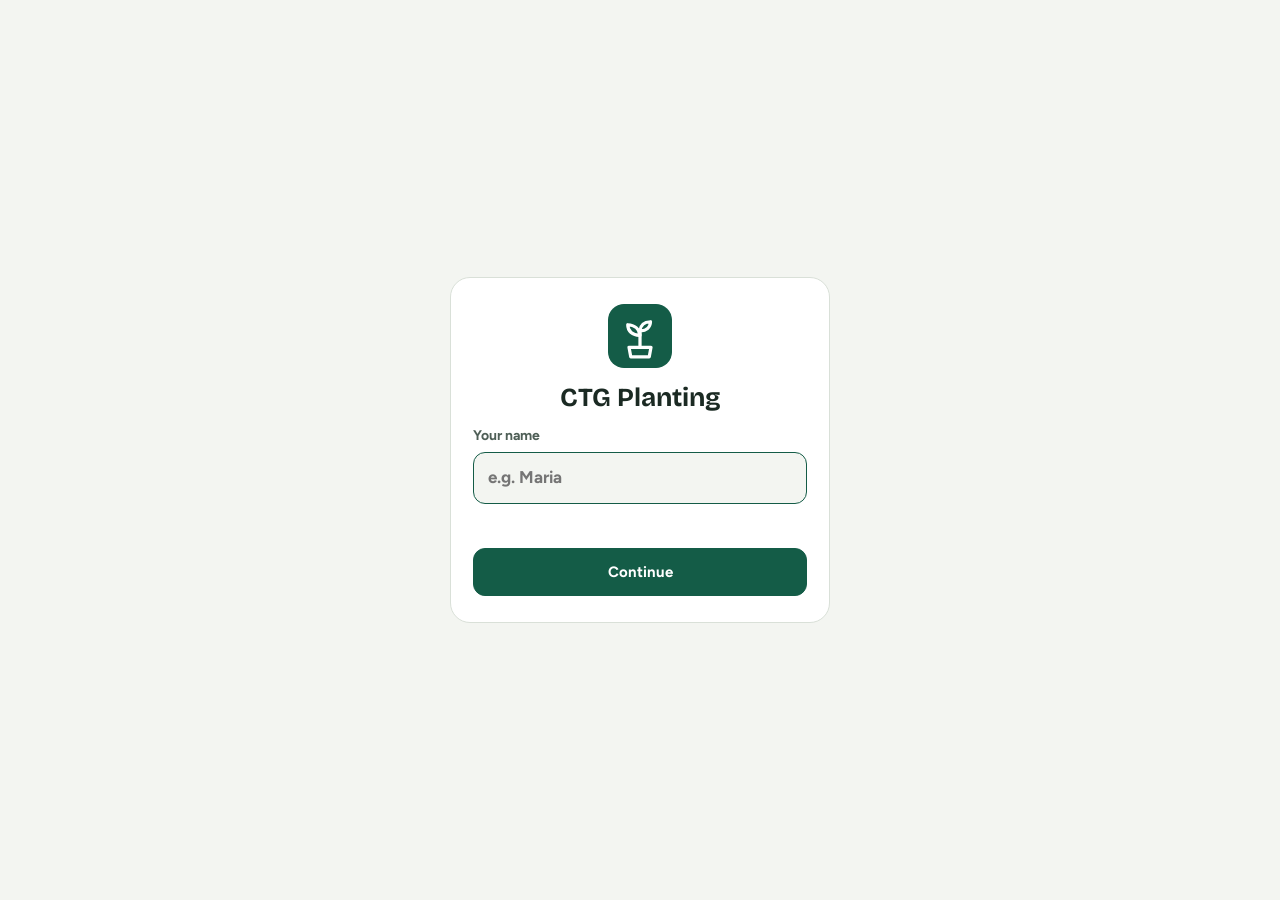
==== index.html @ 349838c1 "Add files via upload" ====
<!doctype html>
<html lang="en">
<head>
<meta charset="utf-8">
<meta name="viewport" content="width=device-width, initial-scale=1, viewport-fit=cover">
<meta name="theme-color" content="#145c47">
<meta name="color-scheme" content="light dark">
<title>CTG Planting</title>
<link rel="manifest" href="manifest.webmanifest">
<link rel="icon" href="icon.svg" type="image/svg+xml">
<link rel="apple-touch-icon" href="apple-touch-icon.png">
<link rel="stylesheet" href="app.css">
</head>
<body>
<div id="app" class="app" hidden>
  <header class="top">
    <div class="brand"><span class="logo" aria-hidden="true"></span><h1>CTG Planting</h1></div>
    <div class="top-r">
      <button id="pill" class="pill" type="button" aria-live="polite"><span class="dot"></span><span id="pillText">Saved</span></button>
      <button id="syncBtn" class="icon-btn" type="button" aria-label="Refresh"><svg viewBox="0 0 24 24" width="22" height="22" fill="none" stroke="currentColor" stroke-width="2" stroke-linecap="round" stroke-linejoin="round"><path d="M21 12a9 9 0 1 1-2.64-6.36"/><path d="M21 3v6h-6"/></svg></button>
      <button id="userBtn" class="icon-btn user" type="button" aria-label="User menu"><span id="userInit">?</span></button>
    </div>
  </header>
  <div class="main" id="main">
    <section class="listpane" id="listpane">
      <div class="searchbar" id="searchbar">
        <svg viewBox="0 0 24 24" width="20" height="20" fill="none" stroke="currentColor" stroke-width="2" stroke-linecap="round"><circle cx="11" cy="11" r="7"/><path d="M20 20l-3.5-3.5"/></svg>
        <input id="search" type="search" inputmode="search" autocomplete="off" placeholder="Search" aria-label="Search">
        <button id="clearSearch" class="icon-btn sm" type="button" aria-label="Clear" hidden>✕</button>
      </div>
      <div class="chips" id="chips" hidden></div>
      <div class="viewhead" id="viewhead"></div>
      <div class="vbar" id="vbar" hidden></div>
      <div class="list" id="list" role="list"></div>
    </section>
    <section class="detailpane" id="detailpane" aria-live="polite"></section>
  </div>
  <nav class="tabs" id="tabs" role="tablist" aria-label="Views"></nav>
</div>

<div id="overlay" class="overlay" hidden></div>
<div id="menu" class="menu" hidden></div>

<div id="login" class="login" hidden>
  <form class="card" id="loginForm" autocomplete="off">
    <div class="logo big" aria-hidden="true"></div>
    <h2>CTG Planting</h2>
    <label>Your name<input id="loginName" required maxlength="40" autocomplete="name" placeholder="e.g. Maria"></label>
    <label id="codeRow" hidden>Access code<input id="loginCode" type="password" autocomplete="off" inputmode="text"></label>
    <p id="loginErr" class="err" role="alert"></p>
    <button class="btn primary" type="submit" id="loginGo">Continue</button>
  </form>
</div>
<noscript>This app needs JavaScript.</noscript>
<script type="module" src="main.js"></script>
</body>
</html>
---- app.css ----
@font-face{font-family:'Figtree';src:url(figtree-latin-wght-normal.woff2) format('woff2');font-weight:300 900;font-display:swap}
@font-face{font-family:'Bricolage Grotesque';src:url(bricolage-grotesque-latin-wght-normal.woff2) format('woff2');font-weight:200 800;font-display:swap}
:root{
  color-scheme:light dark;
  --paper:#f3f5f1;--surface:#ffffff;--ink:#1b2a23;--ink-2:#4f5f57;--ink-3:#7a8880;
  --line:#d9e0d8;--line-2:#e8ece6;
  --spruce:#145c47;--spruce-press:#0d4636;--on-spruce:#ffffff;--spruce-tint:#e1efe8;
  --green:#177048;--green-tint:#dcf0e4;--red:#c2372a;--red-tint:#fbe5e1;
  --blue:#2159bd;--blue-tint:#e2ecfb;--pink:#ac2f78;--pink-tint:#f7e3ef;--amber:#a86a0c;--amber-tint:#fbefd6;
  --font:'Figtree',system-ui,sans-serif;--display:'Bricolage Grotesque',var(--font);
  --nav-h:64px;--top-h:60px;--tab-h:48px;
}
@media (prefers-color-scheme:dark){:root{
  --paper:#101713;--surface:#18211c;--ink:#eaf1ec;--ink-2:#b4c2b9;--ink-3:#8a9a90;
  --line:#2b3831;--line-2:#222d27;
  --spruce:#4fb58f;--spruce-press:#3a9677;--on-spruce:#06130d;--spruce-tint:#1c3329;
  --green:#5ccf93;--green-tint:#18352a;--red:#ff7b6b;--red-tint:#3a1d19;
  --blue:#7aa7ff;--blue-tint:#1b2a47;--pink:#ff8ac3;--pink-tint:#3a1c2d;--amber:#e8b24a;--amber-tint:#3a2d12;
}}
*{box-sizing:border-box;-webkit-tap-highlight-color:transparent}
html,body{height:100%;margin:0}
body{background:var(--paper);color:var(--ink);font:400 16px/1.35 var(--font);-webkit-font-smoothing:antialiased;overscroll-behavior:none}
button,input,select,textarea{font:inherit;color:inherit}
button{cursor:pointer}
:focus-visible{outline:3px solid var(--spruce);outline-offset:2px;border-radius:6px}
[hidden]{display:none!important}
.app{display:grid;grid-template-rows:var(--top-h) minmax(0,1fr) auto;height:100dvh;max-width:1500px;margin:0 auto;background:var(--paper)}
.top{display:flex;align-items:center;justify-content:space-between;padding:0 14px;padding-top:env(safe-area-inset-top);background:var(--spruce);color:var(--on-spruce)}
.brand{display:flex;align-items:center;gap:10px}
.brand h1{font:700 20px/1 var(--display);margin:0;letter-spacing:.2px}
.logo{width:28px;height:28px;border-radius:8px;background:#fff url(icon.svg) center/cover}
.logo.big{width:64px;height:64px;border-radius:16px}
.top-r{display:flex;align-items:center;gap:6px}
.icon-btn{min-width:44px;min-height:44px;border:0;border-radius:999px;background:transparent;color:inherit;display:inline-grid;place-items:center}
.icon-btn:active{background:rgba(255,255,255,.18)}
.icon-btn.sm{min-width:36px;min-height:36px;color:var(--ink-2)}
.icon-btn.spin svg{animation:spin 0.9s linear infinite}
@keyframes spin{to{transform:rotate(360deg)}}
.icon-btn.user{background:rgba(255,255,255,.2);font-weight:700;min-width:40px;min-height:40px}
.pill{display:inline-flex;align-items:center;gap:8px;min-height:36px;padding:0 12px;border-radius:999px;border:1px solid rgba(255,255,255,.35);background:rgba(255,255,255,.12);color:inherit;font-weight:600;font-size:14px}
.pill .dot{width:9px;height:9px;border-radius:50%;background:#8fe3bd}
.pill.saving .dot{background:#ffd479;animation:pulse 1s ease-in-out infinite}
.pill.offline .dot{background:#ffb4a8}
.pill.err .dot{background:#ff7b6b}
@keyframes pulse{50%{opacity:.35}}
.tabs{display:flex;background:var(--surface);border-top:1px solid var(--line);padding-bottom:env(safe-area-inset-bottom)}
.tabs::-webkit-scrollbar{display:none}
.tab{flex:1 1 0;min-width:0;display:flex;flex-direction:column;align-items:center;justify-content:center;gap:3px;padding:8px 2px 7px;min-height:var(--nav-h);border:0;background:transparent;color:var(--ink-2);font-weight:600;font-size:12px;position:relative;border-top:3px solid transparent;white-space:nowrap}
.tab svg{width:24px;height:24px;fill:none;stroke:currentColor;stroke-width:2;stroke-linecap:round;stroke-linejoin:round}
.tab .lb{max-width:100%;overflow:hidden;text-overflow:ellipsis}
.tab .n{position:absolute;top:4px;left:calc(50% + 6px)}
.tab[aria-selected=true]{color:var(--spruce);border-top-color:var(--spruce)}
.tab .n{font:700 12px/1 var(--font);padding:4px 7px;border-radius:999px;background:var(--line-2);color:var(--ink-2);min-width:22px;text-align:center}
.tab[aria-selected=true] .n{background:var(--spruce-tint);color:var(--spruce)}
.main{display:grid;grid-template-columns:minmax(0,1fr);grid-template-rows:minmax(0,1fr);min-height:0}
.listpane{display:flex;flex-direction:column;min-height:0;min-width:0;background:var(--surface)}
.detailpane{display:none;min-height:0;min-width:0;overflow:auto;background:var(--paper)}
.app.phone-detail .listpane{display:none}
.app.phone-detail .detailpane{display:block}
@media (min-width:900px){
  .main{grid-template-columns:minmax(360px,460px) minmax(0,1fr);grid-template-rows:minmax(0,1fr)}
  .detailpane{display:block;border-left:1px solid var(--line)}
  .app.phone-detail .listpane{display:flex}
}
.searchbar{display:flex;align-items:center;gap:8px;margin:10px 12px 6px;padding:0 6px 0 14px;min-height:48px;border:1.5px solid var(--line);border-radius:14px;background:var(--paper);color:var(--ink-3)}
.searchbar:focus-within{border-color:var(--spruce)}
.searchbar input{flex:1;min-width:0;border:0;background:transparent;outline:0;font-size:16px;color:var(--ink);min-height:44px}
.chips{display:flex;gap:8px;flex-wrap:wrap;padding:4px 12px 8px}
.chip{display:inline-flex;align-items:center;min-height:36px;padding:0 14px;border-radius:999px;border:1.5px solid var(--line);background:var(--surface);font-weight:600;font-size:14px;color:var(--ink-2)}
.chip[aria-pressed=true]{background:var(--spruce);border-color:var(--spruce);color:var(--on-spruce)}
.viewhead{padding:2px 14px 6px;color:var(--ink-3);font-size:13px;font-weight:600;display:flex;justify-content:space-between;gap:8px}
.list{flex:1;min-height:0;overflow:auto;overscroll-behavior:contain;padding-bottom:calc(16px + env(safe-area-inset-bottom))}
.row{display:flex;align-items:center;gap:12px;min-height:56px;padding:8px 12px 8px 14px;border-bottom:1px solid var(--line-2);content-visibility:auto;contain-intrinsic-size:auto 58px;cursor:pointer}
.row[aria-selected=true]{background:var(--spruce-tint)}
.row.done{opacity:.55}
.row .sz{flex:0 0 48px;text-align:center;font:700 14px/1 var(--display);padding:7px 4px;border-radius:9px;background:var(--line-2);color:var(--ink)}
.row .tx{flex:1;min-width:0}
.row .t1{font-weight:700;white-space:nowrap;overflow:hidden;text-overflow:ellipsis}
.row .t2{font-size:13px;color:var(--ink-2);white-space:nowrap;overflow:hidden;text-overflow:ellipsis;display:flex;gap:6px;align-items:center}
.tag{display:inline-block;font:700 11px/1 var(--font);padding:4px 7px;border-radius:6px;background:var(--line-2);color:var(--ink-2);text-transform:none}
.tag.green{background:var(--green-tint);color:var(--green)}
.tag.red{background:var(--red-tint);color:var(--red)}
.tag.blue{background:var(--blue-tint);color:var(--blue)}
.tag.amber{background:var(--amber-tint);color:var(--amber)}
.tag.pink{background:var(--pink-tint);color:var(--pink)}
.btn{display:inline-flex;align-items:center;justify-content:center;gap:8px;min-height:48px;padding:0 18px;border-radius:12px;border:1.5px solid var(--line);background:var(--surface);font-weight:700;font-size:15px;color:var(--ink)}
.btn.primary{background:var(--spruce);border-color:var(--spruce);color:var(--on-spruce)}
.btn.primary:active{background:var(--spruce-press)}
.btn.danger{color:var(--red);border-color:var(--red)}
.btn.sm{min-height:40px;padding:0 14px;font-size:14px}
.btn[disabled]{opacity:.45;cursor:not-allowed}
.row .act{flex:0 0 auto}
.empty{padding:36px 20px;text-align:center;color:var(--ink-2)}
.empty b{display:block;font:700 18px var(--display);color:var(--ink);margin-bottom:6px}
.sentinel{height:1px}
/* detail */
.dhead{position:sticky;top:0;z-index:2;display:flex;align-items:center;gap:6px;padding:10px 12px;background:var(--paper);border-bottom:1px solid var(--line)}
.dhead .ttl{flex:1;min-width:0;font:700 20px/1.15 var(--display)}
.dhead .ttl small{display:block;font:600 13px var(--font);color:var(--ink-2)}
.dhead .icon-btn{color:var(--ink);border:1px solid var(--line);background:var(--surface)}
.dbody{padding:12px 14px calc(28px + env(safe-area-inset-bottom));display:grid;gap:12px;max-width:760px}
.sect{background:var(--surface);border:1px solid var(--line);border-radius:14px;overflow:hidden}
.sect h3{margin:0;padding:10px 14px;font:700 12px/1 var(--font);letter-spacing:.8px;text-transform:uppercase;color:var(--ink-3);background:var(--line-2)}
.kv{display:flex;justify-content:space-between;gap:16px;padding:11px 14px;border-top:1px solid var(--line-2);font-size:15px}
.kv:first-of-type{border-top:0}
.kv span:first-child{color:var(--ink-2);flex:0 0 auto}
.kv span:last-child{font-weight:600;text-align:right;overflow-wrap:anywhere}
.fld{display:grid;gap:6px;padding:12px 14px;border-top:1px solid var(--line-2)}
.fld>label,.fld>.lb{font-size:13px;font-weight:700;color:var(--ink-2)}
.fld input,.fld select,.fld textarea{width:100%;min-height:48px;padding:0 12px;border-radius:12px;border:1.5px solid var(--line);background:var(--paper);outline:0;font-size:16px}
.fld textarea{padding:10px 12px;min-height:84px}
.fld input:focus,.fld select:focus,.fld textarea:focus{border-color:var(--spruce)}
.fld .req{color:var(--red)}
.fld .help{font-size:12px;color:var(--ink-3)}
.fld.bad input,.fld.bad select{border-color:var(--red)}
.actions{display:flex;flex-wrap:wrap;gap:10px;padding:12px 14px}
.tile{display:flex;align-items:center;justify-content:space-between;gap:12px;width:100%;min-height:60px;padding:0 16px;border-radius:14px;border:1.5px solid var(--line);background:var(--surface);font-weight:700;text-align:left}
.tile .sw{width:48px;height:28px;border-radius:999px;background:var(--line);position:relative;transition:background .15s}
.tile .sw::after{content:"";position:absolute;top:3px;left:3px;width:22px;height:22px;border-radius:50%;background:#fff;transition:transform .15s}
.tile[aria-checked=true]{background:var(--green-tint);border-color:var(--green);color:var(--green)}
.tile[aria-checked=true] .sw{background:var(--green)}
.tile[aria-checked=true] .sw::after{transform:translateX(20px)}
.stepper{display:flex;align-items:stretch;gap:8px}
.stepper button{flex:0 0 52px;min-height:52px;border-radius:12px;border:1.5px solid var(--line);background:var(--surface);font:700 24px var(--font)}
.stepper input{text-align:center;font:700 20px var(--display)}
/* overlay forms */
.overlay{position:fixed;inset:0;z-index:30;background:rgba(10,20,15,.5);display:flex;justify-content:center;align-items:flex-end}
.sheet{width:100%;max-width:640px;max-height:96dvh;display:flex;flex-direction:column;background:var(--paper);border-radius:20px 20px 0 0;overflow:hidden}
@media (min-width:700px){.overlay{align-items:center}.sheet{border-radius:20px;max-height:92dvh}}
.sheet header{display:flex;align-items:center;gap:8px;padding:12px 14px;background:var(--surface);border-bottom:1px solid var(--line)}
.sheet header h2{flex:1;margin:0;font:700 19px/1.15 var(--display)}
.sheet .body{overflow:auto;padding:12px 0 8px;overscroll-behavior:contain}
.sheet footer{display:flex;gap:10px;padding:12px 14px calc(12px + env(safe-area-inset-bottom));background:var(--surface);border-top:1px solid var(--line)}
.sheet footer .btn{flex:1}
.sheet .grp{margin:0 12px 12px;background:var(--surface);border:1px solid var(--line);border-radius:14px;overflow:hidden}
.sheet .grp>.fld:first-child{border-top:0}
.sheet details.grp>summary{padding:12px 14px;font-weight:700;color:var(--ink-2);cursor:pointer;min-height:48px;display:flex;align-items:center}
.ta{position:relative}
.ta .opts{position:absolute;left:0;right:0;top:100%;z-index:5;max-height:260px;overflow:auto;background:var(--surface);border:1.5px solid var(--spruce);border-radius:12px;margin-top:4px;box-shadow:0 8px 24px rgba(0,0,0,.18)}
.ta .opt{padding:12px 14px;border-bottom:1px solid var(--line-2);min-height:48px;display:flex;align-items:center}
.ta .opt:hover,.ta .opt.on{background:var(--spruce-tint)}
.menu{position:fixed;z-index:40;right:10px;top:calc(var(--top-h) + 6px);min-width:220px;background:var(--surface);border:1px solid var(--line);border-radius:14px;box-shadow:0 12px 32px rgba(0,0,0,.22);overflow:hidden}
.menu button,.menu .info{display:block;width:100%;text-align:left;padding:14px 16px;min-height:48px;border:0;background:transparent;font-weight:600;border-bottom:1px solid var(--line-2)}
.menu .info{color:var(--ink-2);font-weight:500;font-size:14px}
.menu .errl{padding:10px 16px;font-size:13px;color:var(--red);border-bottom:1px solid var(--line-2)}
.login{position:fixed;inset:0;display:grid;place-items:center;background:var(--paper);padding:16px;z-index:50}
.card{width:100%;max-width:380px;background:var(--surface);border:1px solid var(--line);border-radius:20px;padding:26px 22px;display:grid;gap:14px;justify-items:center}
.card h2{margin:0;font:700 26px var(--display)}
.card label{display:grid;gap:6px;width:100%;font-weight:700;font-size:14px;color:var(--ink-2)}
.card input{min-height:52px;padding:0 14px;border-radius:12px;border:1.5px solid var(--line);background:var(--paper);font-size:17px;outline:0}
.card input:focus{border-color:var(--spruce)}
.card .btn{width:100%}
.err{color:var(--red);min-height:1.2em;margin:0;font-size:14px;font-weight:600}
@media (prefers-reduced-motion:reduce){*{animation:none!important;transition:none!important}}

.fld[hidden]{display:none!important}
.fld.ro input{opacity:.75;background:transparent;border-style:dashed}

.vbar{display:flex;gap:10px;padding:8px 12px;background:var(--surface);border-bottom:1px solid var(--line)}
.vbar .btn{flex:1;min-height:46px}
.actions.main{padding-bottom:4px}
.btn.big{min-height:56px;font-size:18px;width:100%}
.more{margin:4px 14px 12px}.more summary{padding:10px 2px;color:var(--ink-2);font-weight:600;cursor:pointer}
.more .actions{padding:6px 0}
.choice{margin-bottom:12px}.hint{color:var(--ink-2);margin:0 0 14px}
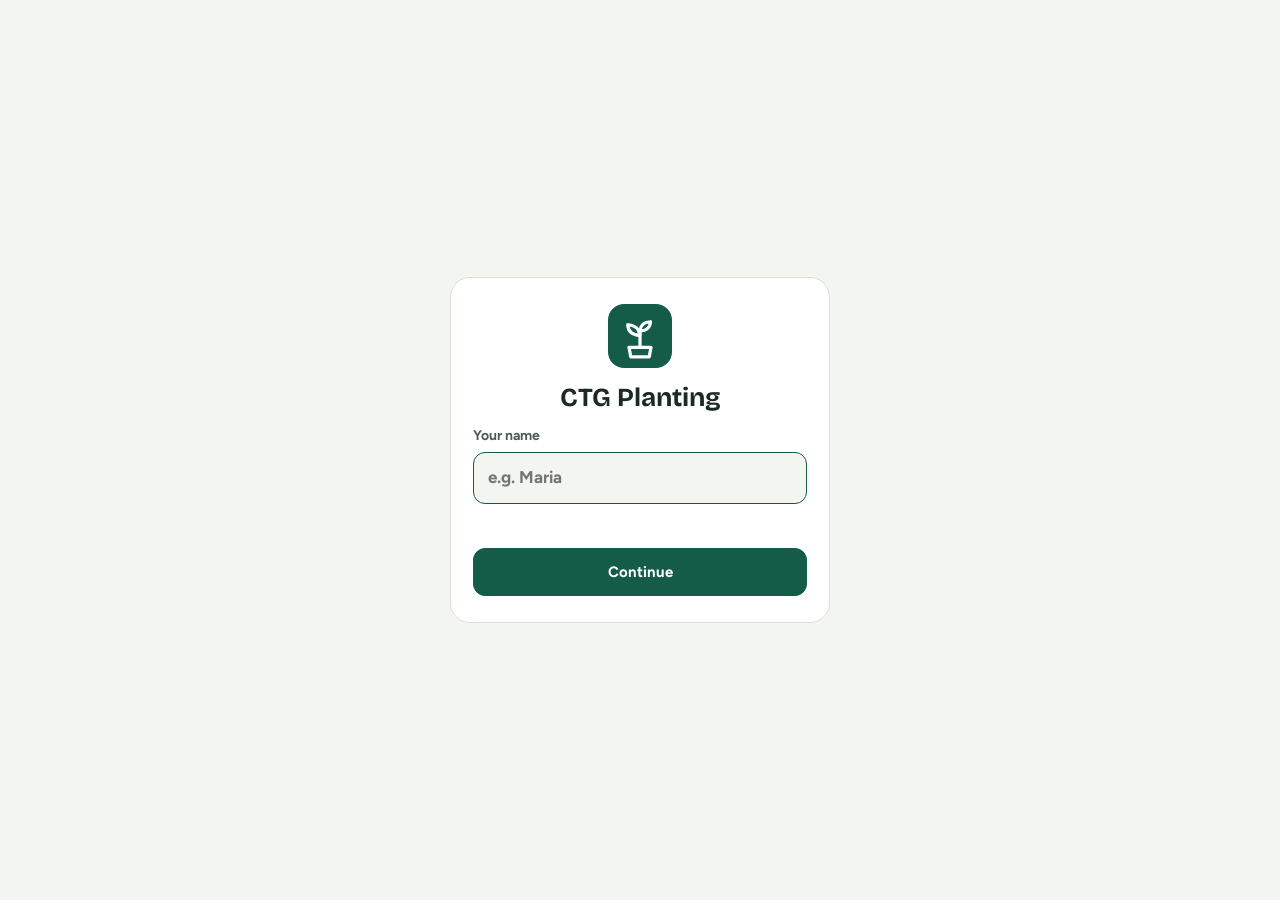
==== commit ec52d644: "Add files via upload" ====
--- a/index.html
+++ b/index.html
@@ -46,8 +46,10 @@
     <div class="logo big" aria-hidden="true"></div>
     <h2>CTG Planting</h2>
     <label>Your name<input id="loginName" required maxlength="40" autocomplete="name" placeholder="e.g. Maria"></label>
+    <label id="tabRow" hidden>Google account of this tablet<select id="loginTab"></select></label>
     <label id="codeRow" hidden>Access code<input id="loginCode" type="password" autocomplete="off" inputmode="text"></label>
     <p id="loginErr" class="err" role="alert"></p>
+    <div id="gbox" hidden><p class="hint" style="margin:0 0 10px">Enter your name, then sign in with the Google account of this tablet.</p><div id="gbtn" style="display:flex;justify-content:center"></div></div>
     <button class="btn primary" type="submit" id="loginGo">Continue</button>
   </form>
 </div>
--- a/app.css
+++ b/app.css
@@ -49,7 +49,8 @@
 .tab svg{width:24px;height:24px;fill:none;stroke:currentColor;stroke-width:2;stroke-linecap:round;stroke-linejoin:round}
 .tab .lb{max-width:100%;overflow:hidden;text-overflow:ellipsis}
 .tab .n{position:absolute;top:4px;left:calc(50% + 6px)}
-.tab[aria-selected=true]{color:var(--spruce);border-top-color:var(--spruce)}
+.tab[aria-selected=true]{color:var(--spruce);border-top-color:var(--spruce);background:var(--spruce-tint);font-weight:800}
+.tab[aria-selected=true] svg{stroke-width:2.6}
 .tab .n{font:700 12px/1 var(--font);padding:4px 7px;border-radius:999px;background:var(--line-2);color:var(--ink-2);min-width:22px;text-align:center}
 .tab[aria-selected=true] .n{background:var(--spruce-tint);color:var(--spruce)}
 .main{display:grid;grid-template-columns:minmax(0,1fr);grid-template-rows:minmax(0,1fr);min-height:0}
@@ -147,8 +148,8 @@
 .card{width:100%;max-width:380px;background:var(--surface);border:1px solid var(--line);border-radius:20px;padding:26px 22px;display:grid;gap:14px;justify-items:center}
 .card h2{margin:0;font:700 26px var(--display)}
 .card label{display:grid;gap:6px;width:100%;font-weight:700;font-size:14px;color:var(--ink-2)}
-.card input{min-height:52px;padding:0 14px;border-radius:12px;border:1.5px solid var(--line);background:var(--paper);font-size:17px;outline:0}
-.card input:focus{border-color:var(--spruce)}
+.card input,.card select{color:var(--ink);width:100%;min-height:52px;padding:0 14px;border-radius:12px;border:1.5px solid var(--line);background:var(--paper);font-size:17px;outline:0}
+.card input:focus,.card select:focus{border-color:var(--spruce)}
 .card .btn{width:100%}
 .err{color:var(--red);min-height:1.2em;margin:0;font-size:14px;font-weight:600}
 @media (prefers-reduced-motion:reduce){*{animation:none!important;transition:none!important}}
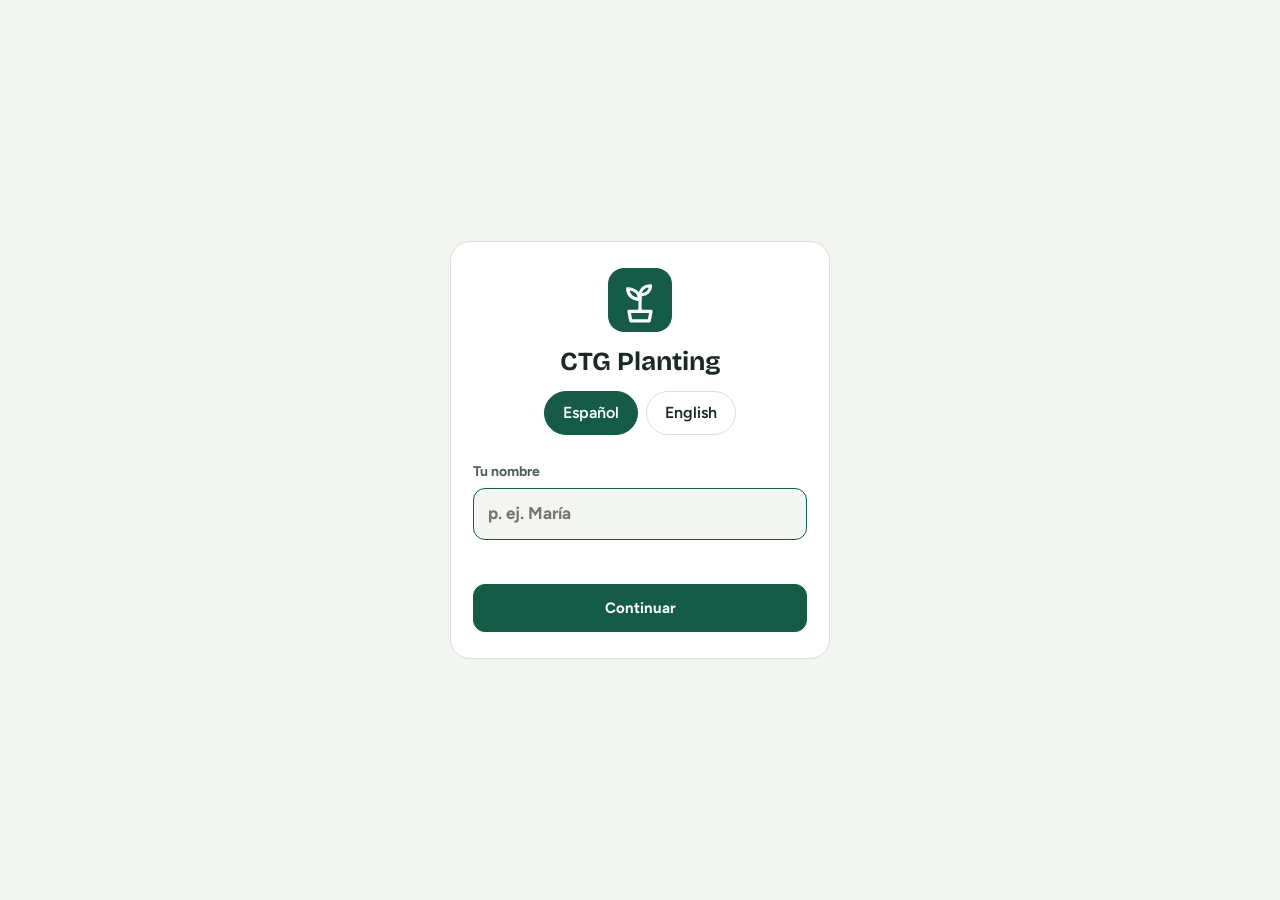
==== commit 85609477: "Add files via upload" ====
--- a/index.html
+++ b/index.html
@@ -1,5 +1,5 @@
 <!doctype html>
-<html lang="en">
+<html lang="es">
 <head>
 <meta charset="utf-8">
 <meta name="viewport" content="width=device-width, initial-scale=1, viewport-fit=cover">
@@ -17,16 +17,17 @@
     <div class="brand"><span class="logo" aria-hidden="true"></span><h1>CTG Planting</h1></div>
     <div class="top-r">
       <button id="pill" class="pill" type="button" aria-live="polite"><span class="dot"></span><span id="pillText">Saved</span></button>
-      <button id="syncBtn" class="icon-btn" type="button" aria-label="Refresh"><svg viewBox="0 0 24 24" width="22" height="22" fill="none" stroke="currentColor" stroke-width="2" stroke-linecap="round" stroke-linejoin="round"><path d="M21 12a9 9 0 1 1-2.64-6.36"/><path d="M21 3v6h-6"/></svg></button>
-      <button id="userBtn" class="icon-btn user" type="button" aria-label="User menu"><span id="userInit">?</span></button>
+      <button id="syncBtn" class="icon-btn" type="button" aria-label="Refresh" data-ta="Refresh"><svg viewBox="0 0 24 24" width="22" height="22" fill="none" stroke="currentColor" stroke-width="2" stroke-linecap="round" stroke-linejoin="round"><path d="M21 12a9 9 0 1 1-2.64-6.36"/><path d="M21 3v6h-6"/></svg></button>
+      <button id="userBtn" class="icon-btn user" type="button" aria-label="User menu" data-ta="User menu"><span id="userInit">?</span></button>
     </div>
   </header>
+  <div class="whoami" id="whoami" aria-live="polite"></div>
   <div class="main" id="main">
     <section class="listpane" id="listpane">
       <div class="searchbar" id="searchbar">
         <svg viewBox="0 0 24 24" width="20" height="20" fill="none" stroke="currentColor" stroke-width="2" stroke-linecap="round"><circle cx="11" cy="11" r="7"/><path d="M20 20l-3.5-3.5"/></svg>
-        <input id="search" type="search" inputmode="search" autocomplete="off" placeholder="Search" aria-label="Search">
-        <button id="clearSearch" class="icon-btn sm" type="button" aria-label="Clear" hidden>✕</button>
+        <input id="search" type="search" inputmode="search" autocomplete="off" placeholder="Search" data-tp="Search" aria-label="Search" data-ta="Search">
+        <button id="clearSearch" class="icon-btn sm" type="button" aria-label="Clear" data-ta="Clear" hidden>✕</button>
       </div>
       <div class="chips" id="chips" hidden></div>
       <div class="viewhead" id="viewhead"></div>
@@ -35,7 +36,7 @@
     </section>
     <section class="detailpane" id="detailpane" aria-live="polite"></section>
   </div>
-  <nav class="tabs" id="tabs" role="tablist" aria-label="Views"></nav>
+  <nav class="tabs" id="tabs" role="tablist" aria-label="Views" data-ta="Views"></nav>
 </div>
 
 <div id="overlay" class="overlay" hidden></div>
@@ -45,12 +46,13 @@
   <form class="card" id="loginForm" autocomplete="off">
     <div class="logo big" aria-hidden="true"></div>
     <h2>CTG Planting</h2>
-    <label>Your name<input id="loginName" required maxlength="40" autocomplete="name" placeholder="e.g. Maria"></label>
-    <label id="tabRow" hidden>Google account of this tablet<select id="loginTab"></select></label>
-    <label id="codeRow" hidden>Access code<input id="loginCode" type="password" autocomplete="off" inputmode="text"></label>
+    <div class="langsw" role="group" aria-label="Language" data-ta="Language"><button type="button" data-lang="es" aria-pressed="true">Español</button><button type="button" data-lang="en" aria-pressed="false">English</button></div>
+    <label><span data-t="Your name">Your name</span><input id="loginName" required maxlength="40" autocomplete="name" placeholder="e.g. Maria" data-tp="e.g. Maria"></label>
+    <label id="tabRow" hidden><span data-t="Google account of this tablet">Google account of this tablet</span><select id="loginTab"></select></label>
+    <label id="codeRow" hidden><span data-t="Access code">Access code</span><input id="loginCode" type="password" autocomplete="off" inputmode="text"></label>
     <p id="loginErr" class="err" role="alert"></p>
-    <div id="gbox" hidden><p class="hint" style="margin:0 0 10px">Enter your name, then sign in with the Google account of this tablet.</p><div id="gbtn" style="display:flex;justify-content:center"></div></div>
-    <button class="btn primary" type="submit" id="loginGo">Continue</button>
+    <div id="gbox" hidden><p class="hint" style="margin:0 0 10px" data-t="Enter your name, then sign in with the Google account of this tablet.">Enter your name, then sign in with the Google account of this tablet.</p><div id="gbtn" style="display:flex;justify-content:center"></div></div>
+    <button class="btn primary" type="submit" id="loginGo" data-t="Continue">Continue</button>
   </form>
 </div>
 <noscript>This app needs JavaScript.</noscript>
--- a/app.css
+++ b/app.css
@@ -164,3 +164,33 @@
 .more{margin:4px 14px 12px}.more summary{padding:10px 2px;color:var(--ink-2);font-weight:600;cursor:pointer}
 .more .actions{padding:6px 0}
 .choice{margin-bottom:12px}.hint{color:var(--ink-2);margin:0 0 14px}
+
+#toast{position:fixed;left:12px;right:12px;bottom:calc(var(--nav-h) + 16px + env(safe-area-inset-bottom));z-index:60;background:var(--spruce);color:var(--on-spruce);font-weight:700;padding:14px 16px;border-radius:12px;box-shadow:0 8px 24px rgba(0,0,0,.3);opacity:0;transform:translateY(12px);pointer-events:none;transition:.2s}
+#toast.on{opacity:1;transform:none}
+
+.btn.emp{flex-direction:column;gap:2px;line-height:1.15;padding:6px 12px}.btn.emp small{font-weight:600;font-size:12px;opacity:.9}
+.btn.emp.warn{background:#b45309;border-color:#b45309;color:#fff}
+
+#lunchAlert{position:fixed;inset:0;z-index:100;background:rgba(0,0,0,.72);display:grid;place-items:center;padding:20px}
+#lunchAlert .box{background:var(--surface);border-radius:20px;padding:24px 20px;width:100%;max-width:420px;display:grid;gap:12px;text-align:center}
+#lunchAlert .big.btn{width:100%}#lunchAlert div.big{font-size:44px}#lunchAlert h2{margin:0}#lunchAlert p{margin:0;color:var(--ink-2)}
+.langsw{display:flex;gap:8px;justify-content:center;margin:0 0 14px}
+.langsw button{min-height:44px;padding:0 18px;border-radius:999px;border:1px solid var(--line);background:transparent;color:inherit;font:inherit;font-weight:600}
+.langsw button[aria-pressed=true]{background:var(--spruce);border-color:var(--spruce);color:var(--on-spruce)}
+
+/* form layout like AppSheet: info lines, label left / control right */
+.sheet .info{padding:6px 16px 2px}
+.sheet .info.bot{padding:4px 16px 12px}
+.ititle{font:700 19px/1.2 var(--display);margin:4px 0 8px}
+.iline{font-size:15px;margin:0 0 6px;color:var(--ink)}
+.iline.red{color:var(--red);font-weight:700}
+.iline.sm{font-size:13px;color:var(--ink-2);margin:0 0 3px}
+.sheet .fld{grid-template-columns:34% 1fr;align-items:center;gap:10px;padding:8px 14px}
+.sheet .fld>label{margin:0}
+.sheet .fld select{appearance:auto}
+.sheet .fld textarea{min-height:48px}
+
+.whoami{display:flex;gap:8px;align-items:baseline;flex-wrap:wrap;padding:6px 14px;background:var(--surface);border-bottom:1px solid var(--line);font-size:14px}
+.whoami b{font-weight:700}.whoami span{color:var(--ink-2);overflow-wrap:anywhere}.whoami .warn{color:var(--red)}
+
+.row .quick{flex:0 0 auto;min-height:44px;padding:0 14px;font-size:14px;white-space:nowrap}
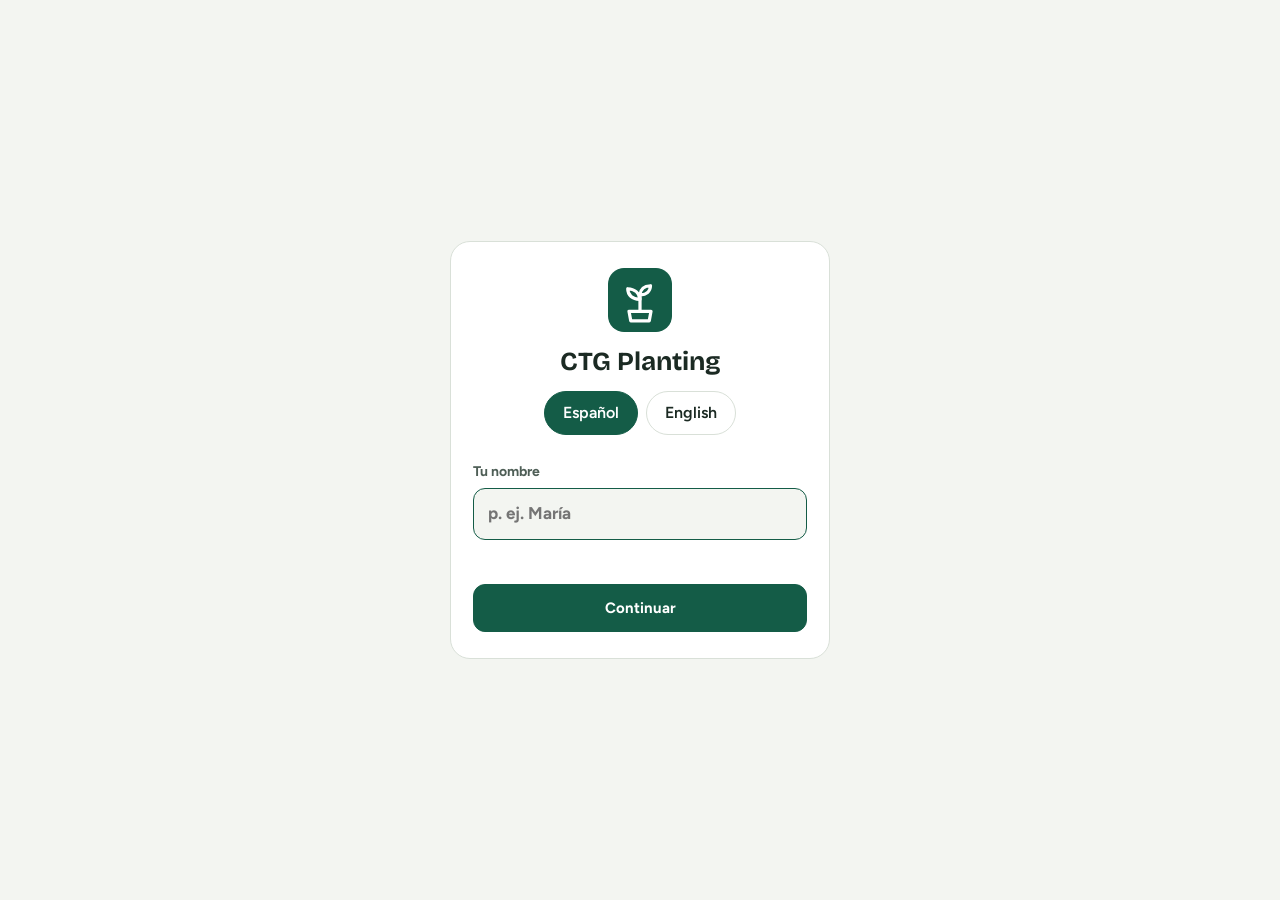
==== commit c1cb4b37: "Add files via upload" ====
--- a/index.html
+++ b/index.html
@@ -14,14 +14,13 @@
 <body>
 <div id="app" class="app" hidden>
   <header class="top">
-    <div class="brand"><span class="logo" aria-hidden="true"></span><h1>CTG Planting</h1></div>
+    <div class="brand"><span class="logo" aria-hidden="true"></span><div class="bt"><h1>CTG Planting</h1><div class="whoami" id="whoami" aria-live="polite"></div></div></div>
     <div class="top-r">
       <button id="pill" class="pill" type="button" aria-live="polite"><span class="dot"></span><span id="pillText">Saved</span></button>
       <button id="syncBtn" class="icon-btn" type="button" aria-label="Refresh" data-ta="Refresh"><svg viewBox="0 0 24 24" width="22" height="22" fill="none" stroke="currentColor" stroke-width="2" stroke-linecap="round" stroke-linejoin="round"><path d="M21 12a9 9 0 1 1-2.64-6.36"/><path d="M21 3v6h-6"/></svg></button>
       <button id="userBtn" class="icon-btn user" type="button" aria-label="User menu" data-ta="User menu"><span id="userInit">?</span></button>
     </div>
   </header>
-  <div class="whoami" id="whoami" aria-live="polite"></div>
   <div class="main" id="main">
     <section class="listpane" id="listpane">
       <div class="searchbar" id="searchbar">
--- a/app.css
+++ b/app.css
@@ -190,7 +190,13 @@
 .sheet .fld select{appearance:auto}
 .sheet .fld textarea{min-height:48px}
 
-.whoami{display:flex;gap:8px;align-items:baseline;flex-wrap:wrap;padding:6px 14px;background:var(--surface);border-bottom:1px solid var(--line);font-size:14px}
-.whoami b{font-weight:700}.whoami span{color:var(--ink-2);overflow-wrap:anywhere}.whoami .warn{color:var(--red)}
-
-.row .quick{flex:0 0 auto;min-height:44px;padding:0 14px;font-size:14px;white-space:nowrap}
+.brand{min-width:0}
+.bt{min-width:0;display:flex;flex-direction:column;gap:3px}
+.whoami{display:flex;flex-direction:column;line-height:1.15;min-width:0}
+.whoami b{font:700 15px/1.15 var(--display)}
+.whoami span{font-size:12px;opacity:.9;overflow:hidden;text-overflow:ellipsis;white-space:nowrap}
+.whoami .warn{color:#ffd7d0;font-weight:700}
+@media (max-width:640px){.brand h1{display:none}.whoami b{font-size:17px}.whoami span{font-size:13px}}
+.brand{flex:1 1 0}.top-r{flex:0 0 auto}.pill{white-space:nowrap}
+.app{grid-template-columns:minmax(0,1fr)}@media (max-width:640px){.pill{padding:0 10px}.top{gap:8px}}
+@media (max-width:640px){.pill:not(.saving):not(.offline):not(.err) #pillText{display:none}.pill:not(.saving):not(.offline):not(.err){padding:0 12px}}
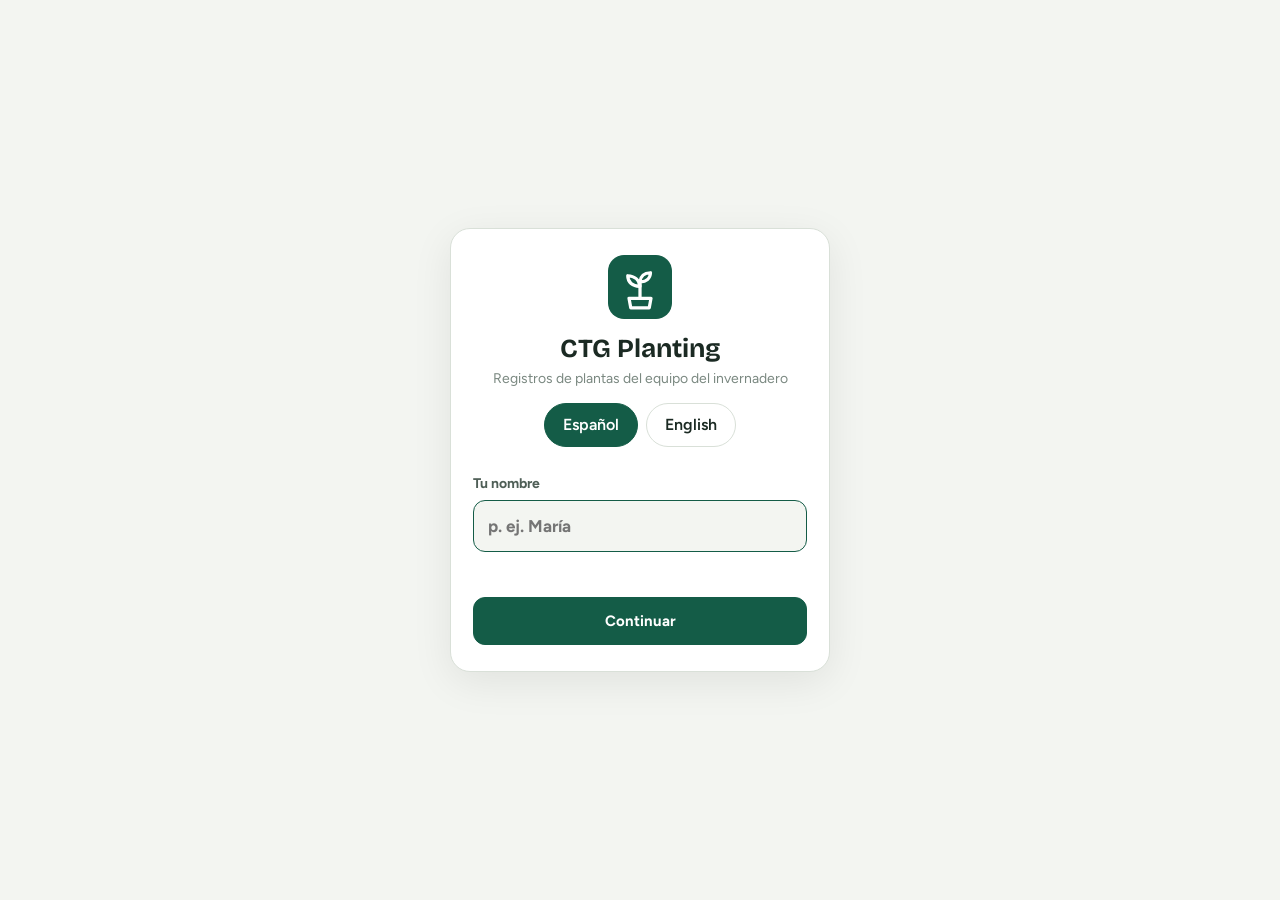
==== commit 861c5b9b: "v55: simpler sign-in page (tap your name, then Google)" ====
--- a/index.html
+++ b/index.html
@@ -21,6 +21,7 @@
       <button id="userBtn" class="icon-btn user" type="button" aria-label="User menu" data-ta="User menu"><span id="userInit">?</span></button>
     </div>
   </header>
+  <div class="dupbar" id="dupbar" role="alert" hidden></div>
   <div class="main" id="main">
     <section class="listpane" id="listpane">
       <div class="searchbar" id="searchbar">
@@ -45,12 +46,14 @@
   <form class="card" id="loginForm" autocomplete="off">
     <div class="logo big" aria-hidden="true"></div>
     <h2>CTG Planting</h2>
+    <p class="sub" id="loginSub" data-t="Plant records for the greenhouse team">Plant records for the greenhouse team</p>
     <div class="langsw" role="group" aria-label="Language" data-ta="Language"><button type="button" data-lang="es" aria-pressed="true">Español</button><button type="button" data-lang="en" aria-pressed="false">English</button></div>
-    <label><span data-t="Your name">Your name</span><input id="loginName" required maxlength="40" autocomplete="name" placeholder="e.g. Maria" data-tp="e.g. Maria"></label>
+    <div id="nameStep" class="step" hidden><p class="q" data-t="Who is working?">Who is working?</p><div id="nameGrid" class="names"></div></div>
+    <label id="nameRow"><span data-t="Your name">Your name</span><input id="loginName" required maxlength="40" autocomplete="name" placeholder="e.g. Maria" data-tp="e.g. Maria"></label>
     <label id="tabRow" hidden><span data-t="Google account of this tablet">Google account of this tablet</span><select id="loginTab"></select></label>
     <label id="codeRow" hidden><span data-t="Access code">Access code</span><input id="loginCode" type="password" autocomplete="off" inputmode="text"></label>
     <p id="loginErr" class="err" role="alert"></p>
-    <div id="gbox" hidden><p class="hint" style="margin:0 0 10px" data-t="Enter your name, then sign in with the Google account of this tablet.">Enter your name, then sign in with the Google account of this tablet.</p><div id="gbtn" style="display:flex;justify-content:center"></div></div>
+    <div id="gbox" hidden><p class="hint" id="gHint" style="margin:0 0 10px;text-align:center" data-t="Then sign in with Google">Then sign in with Google</p><div id="gbtn" style="display:flex;justify-content:center"></div></div>
     <button class="btn primary" type="submit" id="loginGo" data-t="Continue">Continue</button>
   </form>
 </div>
--- a/app.css
+++ b/app.css
@@ -151,6 +151,13 @@
 .card input,.card select{color:var(--ink);width:100%;min-height:52px;padding:0 14px;border-radius:12px;border:1.5px solid var(--line);background:var(--paper);font-size:17px;outline:0}
 .card input:focus,.card select:focus{border-color:var(--spruce)}
 .card .btn{width:100%}
+.card .sub{margin:-8px 0 0;color:var(--ink-3);font-size:14px;text-align:center}
+.card .step{width:100%;display:grid;gap:10px}.card .q{margin:0;font-weight:700;font-size:16px;text-align:center}
+.names{display:grid;grid-template-columns:repeat(2,1fr);gap:8px;width:100%}
+.names button{min-height:52px;border-radius:12px;border:1.5px solid var(--line);background:var(--paper);color:var(--ink);font:600 16px var(--font);padding:0 10px}
+.names button[aria-pressed=true]{background:var(--spruce);border-color:var(--spruce);color:var(--on-spruce)}
+.names button.other{grid-column:1/-1;background:transparent;border-style:dashed;color:var(--ink-2);font-weight:500}
+.card{box-shadow:0 10px 40px rgba(0,0,0,.08)}
 .err{color:var(--red);min-height:1.2em;margin:0;font-size:14px;font-weight:600}
 @media (prefers-reduced-motion:reduce){*{animation:none!important;transition:none!important}}
 
@@ -200,3 +207,31 @@
 .brand{flex:1 1 0}.top-r{flex:0 0 auto}.pill{white-space:nowrap}
 .app{grid-template-columns:minmax(0,1fr)}@media (max-width:640px){.pill{padding:0 10px}.top{gap:8px}}
 @media (max-width:640px){.pill:not(.saving):not(.offline):not(.err) #pillText{display:none}.pill:not(.saving):not(.offline):not(.err){padding:0 12px}}
+
+.qgroup{display:flex;flex:0 0 auto;align-items:stretch}
+.qgroup .quick{border-top-right-radius:0;border-bottom-right-radius:0}
+.qgroup .play{flex:0 0 46px;min-width:46px;padding:0;display:flex;align-items:center;justify-content:center;border-top-left-radius:0;border-bottom-left-radius:0;border-left:1px solid rgba(255,255,255,.45);text-decoration:none;font-size:15px}
+
+.row .t2 .subs{min-width:0;flex:0 1 auto;overflow:hidden;text-overflow:ellipsis;white-space:nowrap}
+.row .t2 .tag{flex:0 0 auto}
+.quick.small{padding:6px 10px;font-size:13px;min-height:36px}
+
+.dupbar{background:var(--red);color:#fff;padding:10px 14px;font-weight:700;font-size:14px;line-height:1.3;cursor:pointer}
+.dupbar small{display:block;font-weight:500;opacity:.95}
+.urow{display:flex;flex-direction:column;gap:2px;padding:12px 16px;border-bottom:1px solid var(--line-2)}
+.urow b{font-size:16px}.urow span{font-size:13px;color:var(--ink-2)}
+.urow.dup{background:var(--red-tint);border-left:5px solid var(--red)}
+.urow.dup b,.urow.dup .dtag{color:var(--red)}
+.dtag{font-weight:700;font-size:13px}
+
+.thumbs{display:flex;flex-wrap:wrap;gap:10px;margin:10px 0}
+.thumb{position:relative;width:96px;display:flex;flex-direction:column;align-items:center;gap:2px;font-size:12px;color:var(--ink-2)}
+.thumb img{width:96px;height:128px;object-fit:cover;border-radius:10px;border:1px solid var(--line)}
+.thumb .icon-btn{position:absolute;top:2px;right:2px;background:rgba(0,0,0,.55);color:#fff;border-radius:999px}
+
+.app.hasdup{grid-template-rows:var(--top-h) auto minmax(0,1fr) auto}
+.tag.orange{background:#fdecc8;color:#8a4b00}
+.icon-btn.user{position:relative}.icon-btn.user.alert::after{content:'';position:absolute;top:-2px;right:-2px;width:14px;height:14px;border-radius:50%;background:#e5231b;border:2px solid #fff;box-shadow:0 0 0 1px rgba(0,0,0,.15)}
+
+/* choice dialogs (duplicate login, tablet account): padding around text and buttons, buttons not edge to edge */
+.sheet .body.choices{display:grid;gap:10px;padding:14px 16px 16px}.sheet .body.choices .hint{margin:0 0 4px;padding:0}.sheet .body.choices .btn.choice{width:100%;margin:0}
